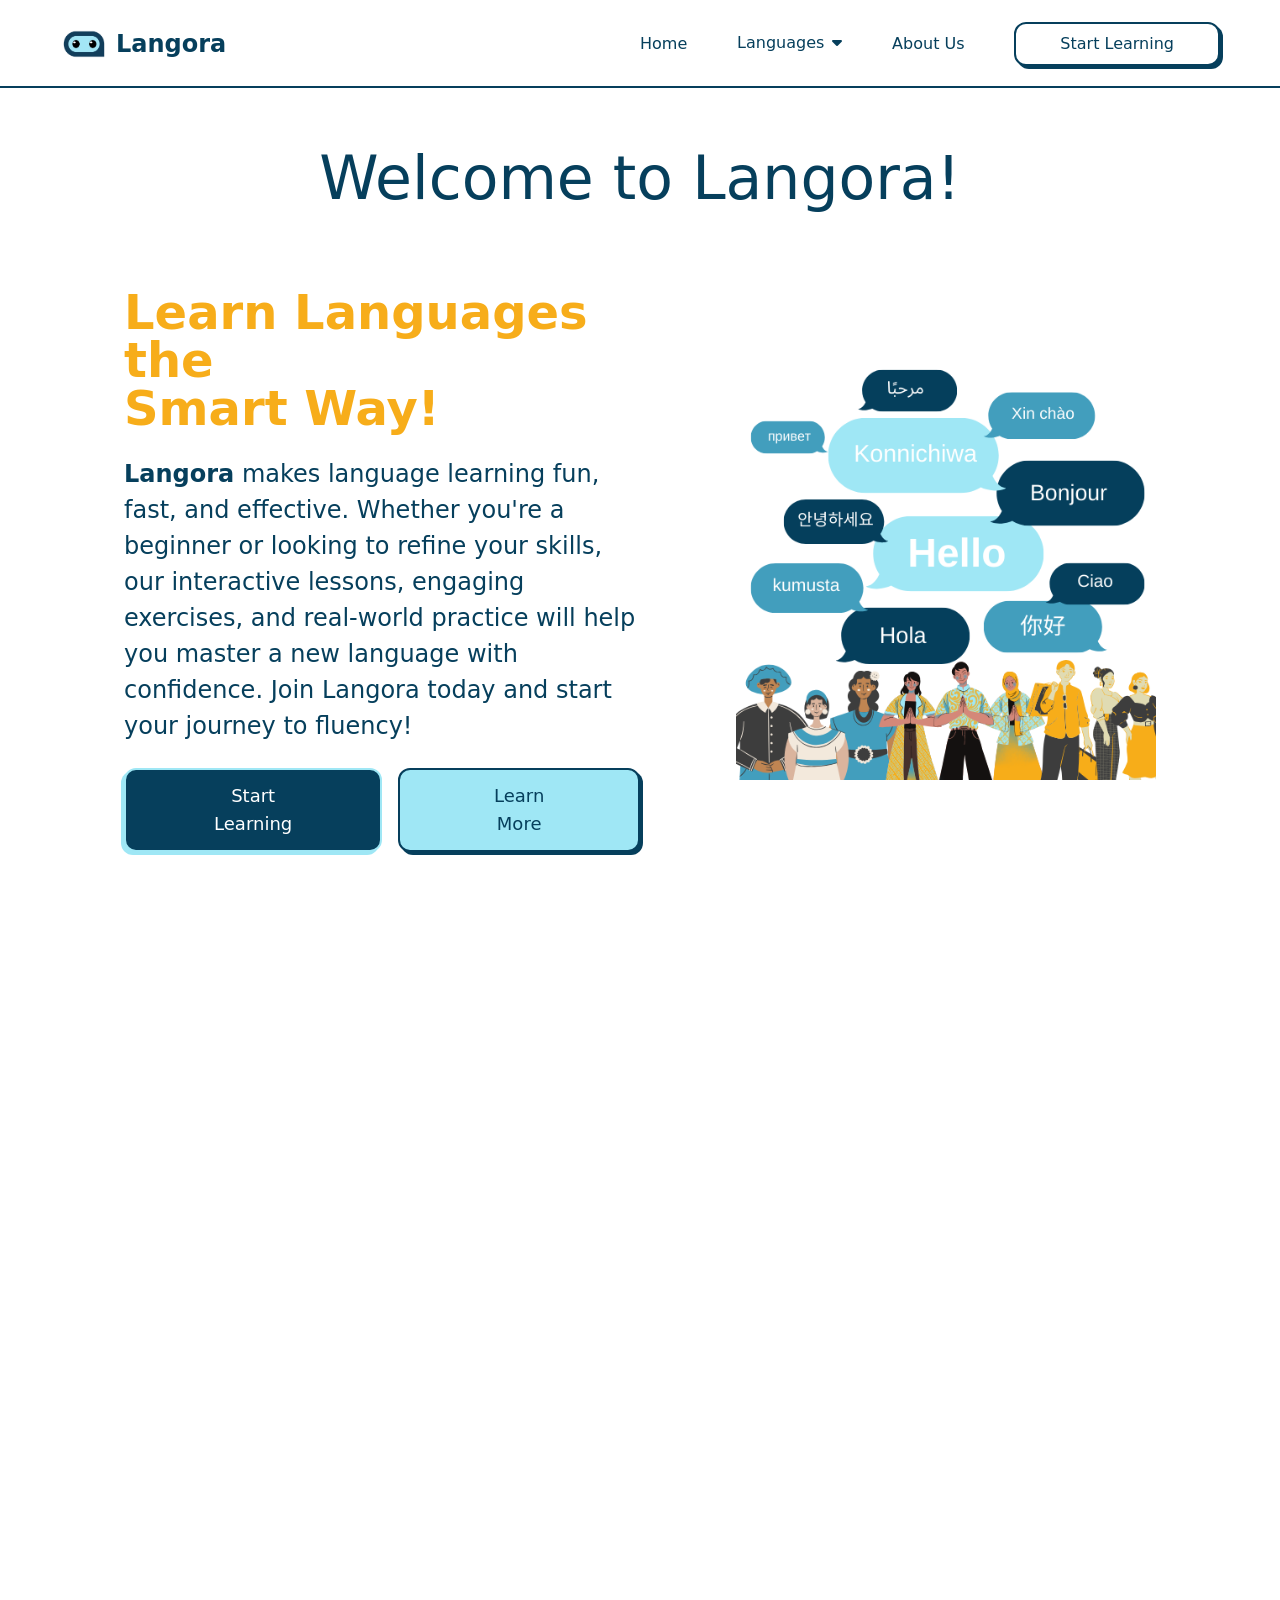
==== index.html @ b484f1c1 "feat: add hover dropdown for "Languages" nav Implemented a hover effect on the "Languages" header na" ====
<!DOCTYPE html>
<html>
<head>
    <meta charset="UTF-8">
    <meta name="viewport" content="width=device-width, initial-scale=1.0">
    <link href="./src/output.css" rel="stylesheet">
    <link rel="stylesheet" href="./assets/css/style.css">
    <link rel="preconnect" href="https://fonts.googleapis.com">
    <link rel="preconnect" href="https://fonts.gstatic.com" crossorigin>
    <link href="https://fonts.googleapis.com/css2?family=Poppins:ital,wght@0,100;0,200;0,300;0,400;0,500;0,600;0,700;0,800;0,900;1,100;1,200;1,300;1,400;1,500;1,600;1,700;1,800;1,900&display=swap" rel="stylesheet">
    <link rel="stylesheet" href="https://cdnjs.cloudflare.com/ajax/libs/font-awesome/6.0.0/css/all.min.css">
    <title>Langora</title>
</head>

<body class="flex flex-col h-screen lg:min-h-screen xl:min-h-screen lg:overflow-visible xl:overflow-visible">

    <!-- Header pc/laptop  -->
    <header class="bg-white header-div-pc-laptop fixed top-0 w-full flex flex-col justify-between xl:px-15 xl:py-5 lg:px-12 lg:py-3 px-10 py-3 xl:gap-0 lg:gap-0 md:gap-4 gap-3 text-primary">

        <div class="flex text-md">
            <div class="flex  items-center w-1/2 gap-2">
                <img class="xl:h-12 xl:w-12 lg:h-11 lg:w-11 md:h-10 md:w-10 h-9 w-9 " src="./assets/img/logo-app-rmv.png" alt="">
                <h1 class="xl:text-2xl text-xl font-bold">Langora</h1>
            </div>

            <nav class="flex xl:justify-end lg:justify-end  w-1/2">
                <ul class="flex w-full xl:justify-between xl:items-center lg:justify-between lg:items-center justify-end ">
                    <a class="xl:block lg:block hidden hover:text-third transition duration-200" href="">Home</a>
                    <div class="relative group">
                        <a href="#" class="xl:block lg:block hidden border-b-2 border-transparent hover:text-third transition duration-200">Languages<i class="fa-solid fa-caret-down ml-2"></i></a>
                        <!-- Dropdown Menu -->
                        <div class="absolute z-10 overflow-y-auto bg-white left-[-60px] mt-1 w-48 h-48 shadow-md rounded-md opacity-0 invisible group-hover:opacity-100 group-hover:visible transition-all duration-300">
                            <a href="#" class="block px-4 py-2 hover:bg-gray-100">Spanish</a>
                            <a href="#" class="block px-4 py-2 hover:bg-gray-100">French</a>
                            <a href="#" class="block px-4 py-2 hover:bg-gray-100">German</a>
                            <a href="#" class="block px-4 py-2 hover:bg-gray-100">Japanese</a>
                            <a href="#" class="block px-4 py-2 hover:bg-gray-100">Mandarin</a>
                            <a href="#" class="block px-4 py-2 hover:bg-gray-100">Korean</a>
                            <a href="#" class="block px-4 py-2 hover:bg-gray-100">English</a>
                            <a href="#" class="block px-4 py-2 hover:bg-gray-100">Tagalog</a>
                            <a href="#" class="block px-4 py-2 hover:bg-gray-100">Portugese</a>
                        </div>
                    </div>
                    <a class="xl:block lg:block hidden hover:text-third transition duration-200" href="./pages/page2/index.html">About Us</a>
                    <button class="bg-white xl:px-11 xl:py-2 lg:px-9 lg:py-1 md:px-6 py-1 px-4 border-2 rounded-xl border-primary shadow-[3px_3px_0px_0px_#063f5c] active:shadow-none ">
                        Start Learning
                    </button>
                </ul>
            </nav>
        </div>

        <div class="absolute bottom-0 left-0 w-full h-1 border-b-2 border-primary"></div>

        <nav class="xl:hidden lg:hidden">
            <ul class="flex w-full justify-evenly items-center text-primary ">
                <a class="hover:text-fourth" href="">Home</a>
                <div class="relative group">
                    <a href="#" class="border-b-2 border-transparent hover:text-fourth transition duration-200">Languages</a>
                    <!-- Dropdown Menu -->
                    <div class="absolute z-10 bg-white left-0 mt-2 w-48 shadow-md rounded-md opacity-0 invisible group-hover:opacity-100 group-hover:visible transition-all duration-300">
                        <a href="#" class="block px-4 py-2 hover:bg-gray-100">Spanish</a>
                        <a href="#" class="block px-4 py-2 hover:bg-gray-100">French</a>
                        <a href="#" class="block px-4 py-2 hover:bg-gray-100">German</a>
                        <a href="#" class="block px-4 py-2 hover:bg-gray-100">Japanese</a>
                    </div>
                </div>
                <a class="hover:text-fourth" href="./pages/page2/index.html">About Us</a>
            </ul>
        </nav>
    </header>

        <!-- Main Content desktop/laptop -->
    <main class="main-desk-lap flex-col grid xl:px-15 xl:py-5 px-9 py-3 w-full xl:mt-32 lg:mt-24 mt-30 xl:gap-10 lg:gap-10 ">
        <h1 class=" text-center xl:text-6xl lg:text-5xl text-3xl font-medium text-primary">Welcome to <span>Langora</span>!</h1>

        <div class=" grid mt-10 xl:grid-cols-[1fr_1fr] lg:grid-cols-[1fr_1fr]
        md:grid-cols-[1fr_1fr] items-center xl:mx-16 lg:mx-8">


            <div class="grid xl:gap-6 lg:gap-6 md:gap-6 gap-3 max-w-2xl">
                <h1 class="xl:text-5xl lg:text-4xl md:text-2xl text-xl font-bold text-secondary">Learn Languages the <br class="xl:block lg:block md:block hidden">Smart Way!</h1>
                <h3 class="xl:text-2xl lg:text-lg md:text-base text-sm text-primary xl:leading-9 lg:leading-8">
                     <span class="font-bold">Langora</span> makes language learning fun, fast, and effective. Whether you're a beginner or looking to refine your skills, our interactive lessons, engaging exercises, and real-world practice will help you master a new language with confidence. Join Langora today and start your journey to fluency!
                </h3>
                <div class="xl:flex lg:flex md:flex hidden w-full justify-between gap-4">
                    <button class="xl:px-22 xl:py-3 lg:px-15 lg:py-2 px-10 py-2 bg-primary border-2 border-fourth rounded-xl shadow-[-3px_3px_0px_0px_var(--color-fourth)] xl:text-lg lg:text-base text-sm text-white
                    ">Start Learning</button>
                    <button class="xl:px-22 xl:py-3 lg:px-15 lg:py-3 px-10 py-2 bg-fourth border-2 border-primary rounded-xl shadow-[3px_3px_0px_0px_var(--color-primary)] xl:text-lg lg:text-base text-sm text-primary">Learn More</button>
                </div>
            </div>

            <div class="xl:hidden lg:hidden md:hidden flex h-full justify-between mt-10">
                <div class="flex flex-col justify-center gap-4">
                    <button class="px-7 py-4 bg-primary border-2 border-fourth rounded-md shadow-[-3px_3px_0px_0px_var(--color-fourth)]  text-sm text-white
                    ">Start Learning</button>
                    <button class="px-7 py-4 bg-fourth border-2 border-primary rounded-md shadow-[3px_3px_0px_0px_var(--color-primary)]  text-sm text-primary">Learn More</button>
                </div>

                <div id="img-bg" class=" h-full">
                    <img src="./assets/img/img-hello.png" alt="Learn" class=" w-[170px] ">
                </div>

            </div>

            <div id="img-bg" class="xl:flex lg:flex md:flex hidden justify-end items-center h-full ">
                <img src="./assets/img/img-hello.png" alt="Learn" class="xl:w-[420px] lg:w-[370px] md:w-[300px] ">
            </div>
        </div>

        <div class="grid gap-6 xl:mt-32 lg:mt-32 mt-25">
            <h1 class="xl:text-5xl lg:text-4xl md:text-3xl text-2xl text-center text-secondary font-medium ">Why choose
                <span class="font-logo">Langora</span>? </h1>
            <div class="flex justify-center items-center text-primary xl:text-3xl text-2xl text-center">
                <p class="xl:w-3/6 lg:w-3/6 md:w-4/6  xl:text-2xl lg:text-xl md:text-base text-sm">At <span class="font-bold">Langora</span>, we believe that learning a new language should be fun, engaging, and effective. Our platform combines interactive lessons, AI-powered exercises, and real-world practice to help you master a language quickly and confidently.</p>
            </div>
            <div class=" xl:mt-5 lg:mt-5 md:mt-2 grid grid-cols-2 xl:gap-2 lg:gap-2 md:gap-2 gap-y-5 w-full justify-items-center text-center md:grid-cols-4 lg:grid-cols-4 xl:grid-cols-4">
                <p class="interactive-p bg-fourth text-xs md:text-base lg:text-base xl:text-xl px-8 py-4 md:px-10 md:py-4 lg:px-14 lg:py-8 xl:px-18 xl:py-10 rounded-xl border-2 border-primary">
                    Interactive<br>Lessons
                </p>
                <p class="gamified-p bg-fourth text-xs md:text-base lg:text-base xl:text-xl px-8 py-4 md:px-10 md:py-4 lg:px-14 lg:py-8 xl:px-18 xl:py-10 rounded-xl border-2 border-primary">
                    Gamified<br>Learning
                </p>
                <p class="ai-p bg-fourth text-xs md:text-base lg:text-base xl:text-xl px-8 py-4 md:px-10 md:py-4 lg:px-14 lg:py-8 xl:px-18 xl:py-10 rounded-xl border-2 border-primary">
                    Ai-Powered<br>Practice
                </p>
                <p class="anytime-p bg-fourth text-xs md:text-base lg:text-base xl:text-xl px-8 py-4 md:px-10 md:py-4 lg:px-14 lg:py-8 xl:px-18 xl:py-10 rounded-xl border-2 border-primary">
                    Anytime,<br>Anywhere
                </p>
            </div>

        </div>

        <div class="flex flex-col xl:gap-11 lg:gap-11 md:gap-11 gap-3 mt-32 w-full justify-center items-center">
            <h1 class="bg-primary text-white font-bold border-2 shadow-[-5px_5px_0px_0px_rgba(6,63,92,1)] border-fourth rounded-xl xl:px-36 xl:py-7 lg:px-28 lg:py-6 xl:text-4xl lg:text-3xl md:text-2xl text-xl md:px-24 md:py-4 px-14 py-2.5 text-center">Learners
                <span class="">Feedback</span></h1>

            <div class="flex xl:flex-row lg:flex-row md:flex-row flex-col w-full p-4 xl:justify-evenly lg:justify-evenly md:gap-5 gap-4">

                <div class="flex flex-col xl:gap-3 lg:gap-3 gap-1 h-fit xl:w-2/8 lg:w-60 md:w-fit text-primary shadow-2xl xl:p-6 p-4 rounded-2xl shadow-blue-500/20  w-10/12 self-center">
                    <p class="text-primary xl:text-2xl lg:text-lg md:text-base text-sm">"Langora has completely changed how I learn languages! The interactive lessons and AI feedback help me improve daily, and the community feature lets me practice with real people. It’s more than just an app—it’s a global learning experience!"</p>
                    <p class="text-primary font-semibold xl:text-2xl lg:text-lg md:text-base text-sm ">- Emily</p>
                    <div class=" text-yellow-500 xl:text-xl text-base">
                        <i class="xl:text-2xl lg:text-lg md:text-base text-sm fa-solid fa-star"></i>
                        <i class="xl:text-2xl lg:text-lg md:text-base text-sm fa-solid fa-star"></i>
                        <i class="xl:text-2xl lg:text-lg md:text-base text-sm fa-solid fa-star"></i>
                        <i class="xl:text-2xl lg:text-lg md:text-base text-sm fa-solid fa-star"></i>
                        <i class="xl:text-2xl lg:text-lg md:text-base text-sm fa-solid fa-star"></i>
                    </div>
                </div>

                <div class="flex flex-col xl:gap-3 lg:gap-3 gap-1 h-fit xl:w-2/8 lg:w-60 md:w-fit text-primary shadow-2xl xl:p-6 p-4 rounded-2xl shadow-blue-500/20  w-10/12 self-center">
                    <p class="text-primary xl:text-2xl lg:text-lg md:text-base text-sm">"I’ve tried many language apps, but Langora is by far the best. The gamified lessons make learning fun, and the ability to practice with native speakers is a game-changer. I’m finally confident in my French conversations!"</p>
                    <p class="text-primary font-semibold xl:text-2xl lg:text-lg md:text-base text-sm">- Lebron James</p>
                    <div class=" text-yellow-500 xl:text-xl lg:text-lg md:text-base text-sm">
                        <i class="xl:text-2xl lg:text-lg md:text-base text-sm fa-solid fa-star"></i>
                        <i class="xl:text-2xl lg:text-lg md:text-base text-sm fa-solid fa-star"></i>
                        <i class="xl:text-2xl lg:text-lg md:text-base text-sm fa-solid fa-star"></i>
                        <i class="xl:text-2xl lg:text-lg md:text-base text-sm fa-solid fa-star"></i>
                        <i class="xl:text-2xl lg:text-lg md:text-base text-sm fa-solid fa-star"></i>
                    </div>
                </div>

                <div class="flex flex-col xl:gap-3 lg:gap-3 gap-1 h-fit xl:w-2/8 lg:w-60 md:w-fit text-primary shadow-2xl xl:p-6 p-4 rounded-2xl shadow-blue-500/20  w-10/12 self-center">
                    <p class="text-primary xl:text-2xl lg:text-lg md:text-base text-sm">"Langora makes learning so easy and flexible! The bite-sized lessons fit into my busy schedule, and the AI-powered pronunciation guide has been super helpful. I’ve made real progress in Japanese, and I love it!"</p>
                    <p class="text-primary font-semibold xl:text-2xl lg:text-lg md:text-base text-sm ">- Sofia the First</p>
                    <div class=" text-yellow-500 xl:text-xl text-base">
                        <i class="xl:text-2xl lg:text-lg md:text-base text-sm fa-solid fa-star"></i>
                        <i class="xl:text-2xl lg:text-lg md:text-base text-sm fa-solid fa-star"></i>
                        <i class="xl:text-2xl lg:text-lg md:text-base text-sm fa-solid fa-star"></i>
                        <i class="xl:text-2xl lg:text-lg md:text-base text-sm fa-solid fa-star"></i>
                        <i class="xl:text-2xl lg:text-lg md:text-base text-sm fa-solid fa-star"></i>
                    </div>
                </div>

            </div>

        </div>

    </main>


    <footer class="footer-desk-lap  w-full border-t-2 border-primary xl:px-15 xl:py-12 lg:px-12 lg:py-10  px-10 py-8 mt-30 xl:flex-row lg:flex-row md:flex-row flex-col">
        <div class=" xl:w-[40%] lg:w-[40%] md:w-[40%] w-full text-primary flex xl:flex-col lg:flex-col md:flex-col gap-2  ">

            <div class="flex items-center gap-2">
                <img class="xl:h-12 xl:w-12 h-9 w-9" src="./assets/img/logo-app-rmv.png" alt="">
                <h1 class="xl:text-2xl text-2xl font-bold">Langora</h1>
            </div>



            <!--hidden type shit-->
            <div class="xl:hidden lg:hidden md:hidden flex  flex-col pl-16 gap-1">
                <div class="flex text-xl gap-3 w-fit">
                    <a href="" class=""><i class="fa-brands fa-facebook "></i></a>
                    <a href="" class=""><i class="fa-brands fa-instagram "></i></a>
                    <a href="" class=""><i class="fa-solid fa-envelope "></i></a>
                </div>
                <div class=" text-sm font-medium">
                    <p class="">All rights reserved.</p>
                </div>
            </div>



            <div class="xl:block lg:block md:block hidden xl:text-3xl lg:text-2xl text-xl gap-3 w-fit pl-1">
                <a href="" class=""><i class="fa-brands fa-facebook "></i></a>
                <a href="" class=""><i class="fa-brands fa-instagram "></i></a>
                <a href="" class=""><i class="fa-solid fa-envelope "></i></a>
            </div>
            <div class="xl:block lg:block md:block hidden  xl:text-sm text-xs font-medium pl-1">
                <p class="xl:text-lg lg:text-lg md:text-sm ">© 2025 Langora. All rights reserved.</p>
            </div>
        </div>

        <div class="xl:w-[60%] lg:w-[60%] md:w-[60%] w-full xl:mt-0 lg:mt-0 md:mt-0 mt-10 flex justify-evenly gap-6 pt-3 ">
            <div class=" xl:text-lg lg:text-base md:text-sm text-primary flex flex-col gap-2">
                <h2 class="font-semibold">Terms & Policies</h2>
                <a href=""><p class="xl:text-base text-sm">Privacy</p></a>
                <a href=""><p class="xl:text-base text-sm">Terms & Condition</p></a>
            </div>

            <div class=" xl:text-lg lg:text-base md:text-sm text-primary flex flex-col gap-2">
                <h2 class="font-semibold">Learn With Us</h2>
                <a href=""><p class="xl:text-base text-sm">Languages Offered</p></a>
                <a href=""><p class="xl:text-base text-sm">Community Forum</p></a>
                <a href=""><p class="xl:text-base text-sm">Mobile App</p></a>
            </div>

            <div class=" xl:text-lg lg:text-base md:text-sm text-primary flex flex-col gap-2">
                <h2 class="font-semibold">Support</h2>
                <a href=""><p class="xl:text-base text-sm">Help Center</p></a>
                <a href=""><p class="xl:text-base text-sm">Refund Policy</p></a>
                <a href=""><p class="xl:text-base text-sm">FAQs</p></a>
            </div>
        </div>

    </footer>



</body>
</html>
---- assets/css/style.css ----
@import url(../../src/output.css);
@import url(../../src/input.css);

html,
body {
    overflow-x: hidden;
    max-width: 100vw;

}

/*  {
    outline: 1px solid green
} */


.header-div-phone-tablet{
    display: flex;
}
.welcome-lang {
    display: none;
}

.icons-size {
    font-size: var(--text-xl);
}

.main-desk-lap {
    display: flex;
}
.footer-desk-lap{
    display: flex;
}

.interactive-p {
    border-radius: var(--radius-xl);
    box-shadow: -5px 5px 0px 0px var(--color-primary);
    color: var(--color-primary);
}

.gamified-p {
    border-radius: var(--radius-xl);
    box-shadow: 5px 5px 0px 0px var(--color-primary);
    color: var(--color-primary);
}
.ai-p{
    border-radius: var(--radius-xl);
    box-shadow: -5px 5px 0px 0px var(--color-primary);
    color: var(--color-primary);
}

.anytime-p {
    border-radius: var(--radius-xl);
    box-shadow: 5px 5px 0px 0px var(--color-primary);
    color: var(--color-primary);
}




@media (min-width: 640px) { /* sm pero di need */

}

@media (min-width: 768px) { /* md */
    .interactive-p {
        border-radius: var(--radius-xl);
        box-shadow: -5px 5px 0px 0px var(--color-primary);
    }

    .gamified-p {
        border-radius: var(--radius-xl);
        box-shadow: -5px 5px 0px 0px var(--color-primary);
    }
    .ai-p{
        border-radius: var(--radius-xl);
        box-shadow: 5px 5px 0px 0px var(--color-primary);
    }

    .anytime-p {
        border-radius: var(--radius-xl);
        box-shadow: 5px 5px 0px 0px var(--color-primary);
    }

}

@media (min-width: 1024px) { /* lg */
    .interactive-p {
        border-radius: var(--radius-xl);
        box-shadow: -5px 5px 0px 0px var(--color-primary);
    }

    .gamified-p {
        border-radius: var(--radius-xl);
        box-shadow: -5px 5px 0px 0px var(--color-primary);
    }
    .ai-p{
        border-radius: var(--radius-xl);
        box-shadow: 5px 5px 0px 0px var(--color-primary);
    }

    .anytime-p {
        border-radius: var(--radius-xl);
        box-shadow: 5px 5px 0px 0px var(--color-primary);
    }
}

@media (min-width: 1280px) { /* xl */

    .interactive-p {
        border-radius: var(--radius-xl);
        box-shadow: -5px 5px 0px 0px var(--color-primary);
    }

    .gamified-p {
        border-radius: var(--radius-xl);
        box-shadow: -5px 5px 0px 0px var(--color-primary);
    }
    .ai-p{
        border-radius: var(--radius-xl);
        box-shadow: 5px 5px 0px 0px var(--color-primary);
    }

    .anytime-p {
        border-radius: var(--radius-xl);
        box-shadow: 5px 5px 0px 0px var(--color-primary);
    }

}
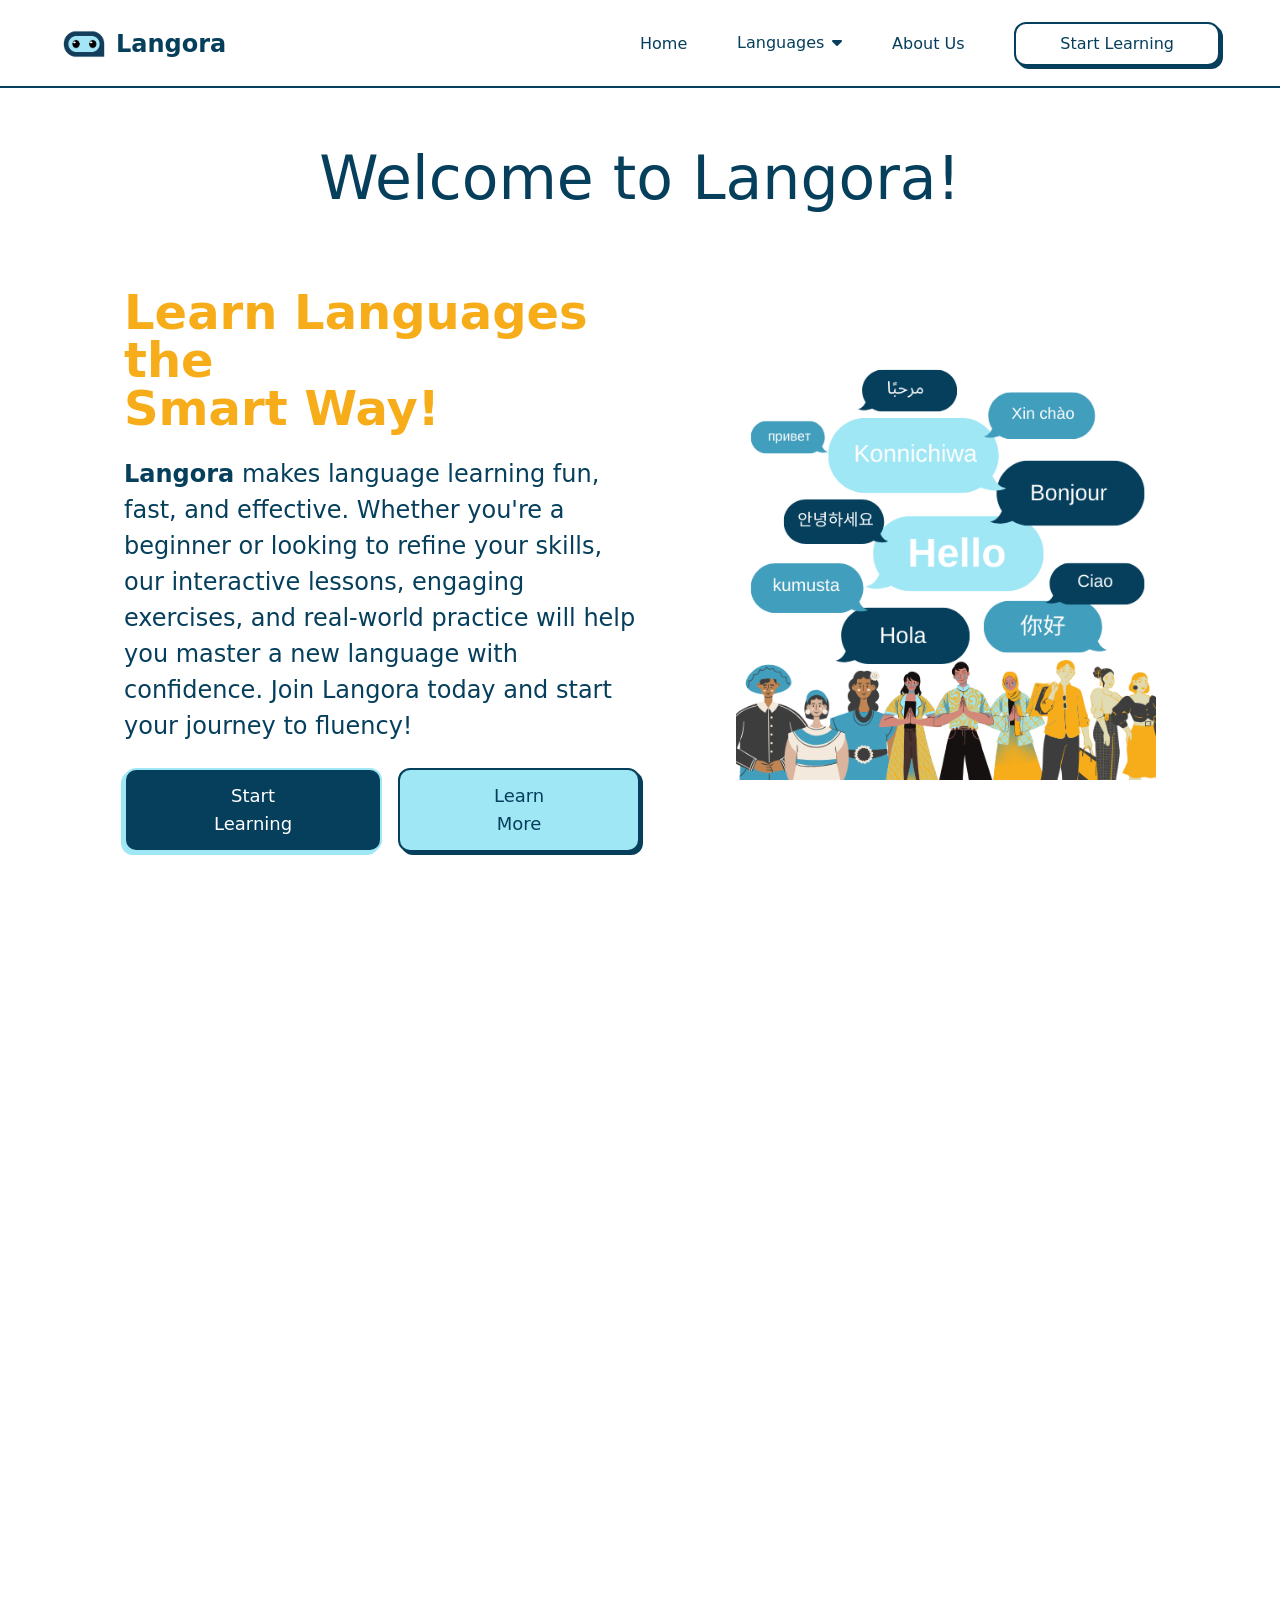
==== commit 82b2d86f: "feat(ui): add responsive login and signup pages Implemented the login and signup pages with full res" ====
--- a/index.html
+++ b/index.html
@@ -10,25 +10,23 @@
     <link href="https://fonts.googleapis.com/css2?family=Poppins:ital,wght@0,100;0,200;0,300;0,400;0,500;0,600;0,700;0,800;0,900;1,100;1,200;1,300;1,400;1,500;1,600;1,700;1,800;1,900&display=swap" rel="stylesheet">
     <link rel="stylesheet" href="https://cdnjs.cloudflare.com/ajax/libs/font-awesome/6.0.0/css/all.min.css">
     <title>Langora</title>
+    <link rel="icon" type="image/png" href="./assets/img/logo-app-rmv.png">
 </head>
 
 <body class="flex flex-col h-screen lg:min-h-screen xl:min-h-screen lg:overflow-visible xl:overflow-visible">
 
     <!-- Header pc/laptop  -->
     <header class="bg-white header-div-pc-laptop fixed top-0 w-full flex flex-col justify-between xl:px-15 xl:py-5 lg:px-12 lg:py-3 px-10 py-3 xl:gap-0 lg:gap-0 md:gap-4 gap-3 text-primary">
-
         <div class="flex text-md">
-            <div class="flex  items-center w-1/2 gap-2">
-                <img class="xl:h-12 xl:w-12 lg:h-11 lg:w-11 md:h-10 md:w-10 h-9 w-9 " src="./assets/img/logo-app-rmv.png" alt="">
+            <div class="flex items-center w-1/2 gap-2">
+                <img class="xl:h-12 xl:w-12 lg:h-11 lg:w-11 md:h-10 md:w-10 h-9 w-9" src="./assets/img/logo-app-rmv.png" alt="Logo">
                 <h1 class="xl:text-2xl text-xl font-bold">Langora</h1>
             </div>
-
-            <nav class="flex xl:justify-end lg:justify-end  w-1/2">
-                <ul class="flex w-full xl:justify-between xl:items-center lg:justify-between lg:items-center justify-end ">
-                    <a class="xl:block lg:block hidden hover:text-third transition duration-200" href="">Home</a>
+            <nav class="flex xl:justify-end lg:justify-end w-1/2">
+                <ul class="flex w-full xl:justify-between xl:items-center lg:justify-between lg:items-center justify-end">
+                    <a class="xl:block lg:block hidden hover:text-third transition duration-200" href="#">Home</a>
                     <div class="relative group">
                         <a href="#" class="xl:block lg:block hidden border-b-2 border-transparent hover:text-third transition duration-200">Languages<i class="fa-solid fa-caret-down ml-2"></i></a>
-                        <!-- Dropdown Menu -->
                         <div class="absolute z-10 overflow-y-auto bg-white left-[-60px] mt-1 w-48 h-48 shadow-md rounded-md opacity-0 invisible group-hover:opacity-100 group-hover:visible transition-all duration-300">
                             <a href="#" class="block px-4 py-2 hover:bg-gray-100">Spanish</a>
                             <a href="#" class="block px-4 py-2 hover:bg-gray-100">French</a>
@@ -41,30 +39,35 @@
                             <a href="#" class="block px-4 py-2 hover:bg-gray-100">Portugese</a>
                         </div>
                     </div>
-                    <a class="xl:block lg:block hidden hover:text-third transition duration-200" href="./pages/page2/index.html">About Us</a>
-                    <button class="bg-white xl:px-11 xl:py-2 lg:px-9 lg:py-1 md:px-6 py-1 px-4 border-2 rounded-xl border-primary shadow-[3px_3px_0px_0px_#063f5c] active:shadow-none ">
+                    <a class="xl:block lg:block hidden hover:text-third transition duration-200" href="./pages/about-us-page/index.html">About Us</a>
+
+                    <!--LOGIN PAGE HREF-->
+                    <a href="./pages/login-page/index.html"><button class="bg-white xl:px-11 xl:py-2 lg:px-9 lg:py-1 md:px-6 py-1 px-4 border-2 rounded-xl border-primary shadow-[3px_3px_0px_0px_#063f5c] active:shadow-none">
                         Start Learning
-                    </button>
+                    </button></a>
                 </ul>
+
             </nav>
         </div>
-
         <div class="absolute bottom-0 left-0 w-full h-1 border-b-2 border-primary"></div>
-
         <nav class="xl:hidden lg:hidden">
-            <ul class="flex w-full justify-evenly items-center text-primary ">
-                <a class="hover:text-fourth" href="">Home</a>
-                <div class="relative group">
-                    <a href="#" class="border-b-2 border-transparent hover:text-fourth transition duration-200">Languages</a>
-                    <!-- Dropdown Menu -->
-                    <div class="absolute z-10 bg-white left-0 mt-2 w-48 shadow-md rounded-md opacity-0 invisible group-hover:opacity-100 group-hover:visible transition-all duration-300">
+            <ul class="flex w-full justify-evenly items-center text-primary">
+                <a class="hover:text-fourth" href="#">Home</a>
+                <div class="relative">
+                    <a href="#" class="language-toggle border-b-2 border-transparent hover:text-fourth transition duration-200 ">Languages</a>
+                    <div class="absolute z-10  -left-4 mt-2 w-48 max-h-48 shadow-md rounded-md overflow-y-auto hidden bg-white">
                         <a href="#" class="block px-4 py-2 hover:bg-gray-100">Spanish</a>
                         <a href="#" class="block px-4 py-2 hover:bg-gray-100">French</a>
                         <a href="#" class="block px-4 py-2 hover:bg-gray-100">German</a>
                         <a href="#" class="block px-4 py-2 hover:bg-gray-100">Japanese</a>
-                    </div>
-                </div>
-                <a class="hover:text-fourth" href="./pages/page2/index.html">About Us</a>
+                        <a href="#" class="block px-4 py-2 hover:bg-gray-100">Mandarin</a>
+                        <a href="#" class="block px-4 py-2 hover:bg-gray-100">Korean</a>
+                        <a href="#" class="block px-4 py-2 hover:bg-gray-100">English</a>
+                        <a href="#" class="block px-4 py-2 hover:bg-gray-100">Tagalog</a>
+                        <a href="#" class="block px-4 py-2 hover:bg-gray-100">Portuguese</a>
+                    </div>
+                </div>
+                <a class="hover:text-fourth" href="./pages/about-us-page/index.html">About Us</a>
             </ul>
         </nav>
     </header>
@@ -83,14 +86,19 @@
                      <span class="font-bold">Langora</span> makes language learning fun, fast, and effective. Whether you're a beginner or looking to refine your skills, our interactive lessons, engaging exercises, and real-world practice will help you master a new language with confidence. Join Langora today and start your journey to fluency!
                 </h3>
                 <div class="xl:flex lg:flex md:flex hidden w-full justify-between gap-4">
-                    <button class="xl:px-22 xl:py-3 lg:px-15 lg:py-2 px-10 py-2 bg-primary border-2 border-fourth rounded-xl shadow-[-3px_3px_0px_0px_var(--color-fourth)] xl:text-lg lg:text-base text-sm text-white
-                    ">Start Learning</button>
-                    <button class="xl:px-22 xl:py-3 lg:px-15 lg:py-3 px-10 py-2 bg-fourth border-2 border-primary rounded-xl shadow-[3px_3px_0px_0px_var(--color-primary)] xl:text-lg lg:text-base text-sm text-primary">Learn More</button>
+
+                                        <!--LOGIN PAGE HREF-->
+                    <a href="./pages/login-page/index.html"><button class="xl:px-22 xl:py-3 lg:px-15 lg:py-2 px-10 py-2 bg-primary border-2 border-fourth rounded-xl shadow-[-3px_3px_0px_0px_var(--color-fourth)] xl:text-lg lg:text-base text-sm text-white active:shadow-none">Start Learning</button></a>
+
+                    <button class="xl:px-22 xl:py-3 lg:px-15 lg:py-3 px-10 py-2 bg-fourth border-2 border-primary rounded-xl shadow-[3px_3px_0px_0px_var(--color-primary)] xl:text-lg lg:text-base text-sm text-primary active:shadow-none">Learn More</button>
                 </div>
             </div>
 
             <div class="xl:hidden lg:hidden md:hidden flex h-full justify-between mt-10">
                 <div class="flex flex-col justify-center gap-4">
+
+                                        <!--LOGIN PAGE HREF-->
+
                     <button class="px-7 py-4 bg-primary border-2 border-fourth rounded-md shadow-[-3px_3px_0px_0px_var(--color-fourth)]  text-sm text-white
                     ">Start Learning</button>
                     <button class="px-7 py-4 bg-fourth border-2 border-primary rounded-md shadow-[3px_3px_0px_0px_var(--color-primary)]  text-sm text-primary">Learn More</button>
@@ -121,7 +129,7 @@
                     Gamified<br>Learning
                 </p>
                 <p class="ai-p bg-fourth text-xs md:text-base lg:text-base xl:text-xl px-8 py-4 md:px-10 md:py-4 lg:px-14 lg:py-8 xl:px-18 xl:py-10 rounded-xl border-2 border-primary">
-                    Ai-Powered<br>Practice
+                    Real-World<br>Conversations
                 </p>
                 <p class="anytime-p bg-fourth text-xs md:text-base lg:text-base xl:text-xl px-8 py-4 md:px-10 md:py-4 lg:px-14 lg:py-8 xl:px-18 xl:py-10 rounded-xl border-2 border-primary">
                     Anytime,<br>Anywhere
@@ -237,7 +245,7 @@
 
     </footer>
 
-
+    <script src="./assets/js/script.js"></script>
 
 </body>
 </html>
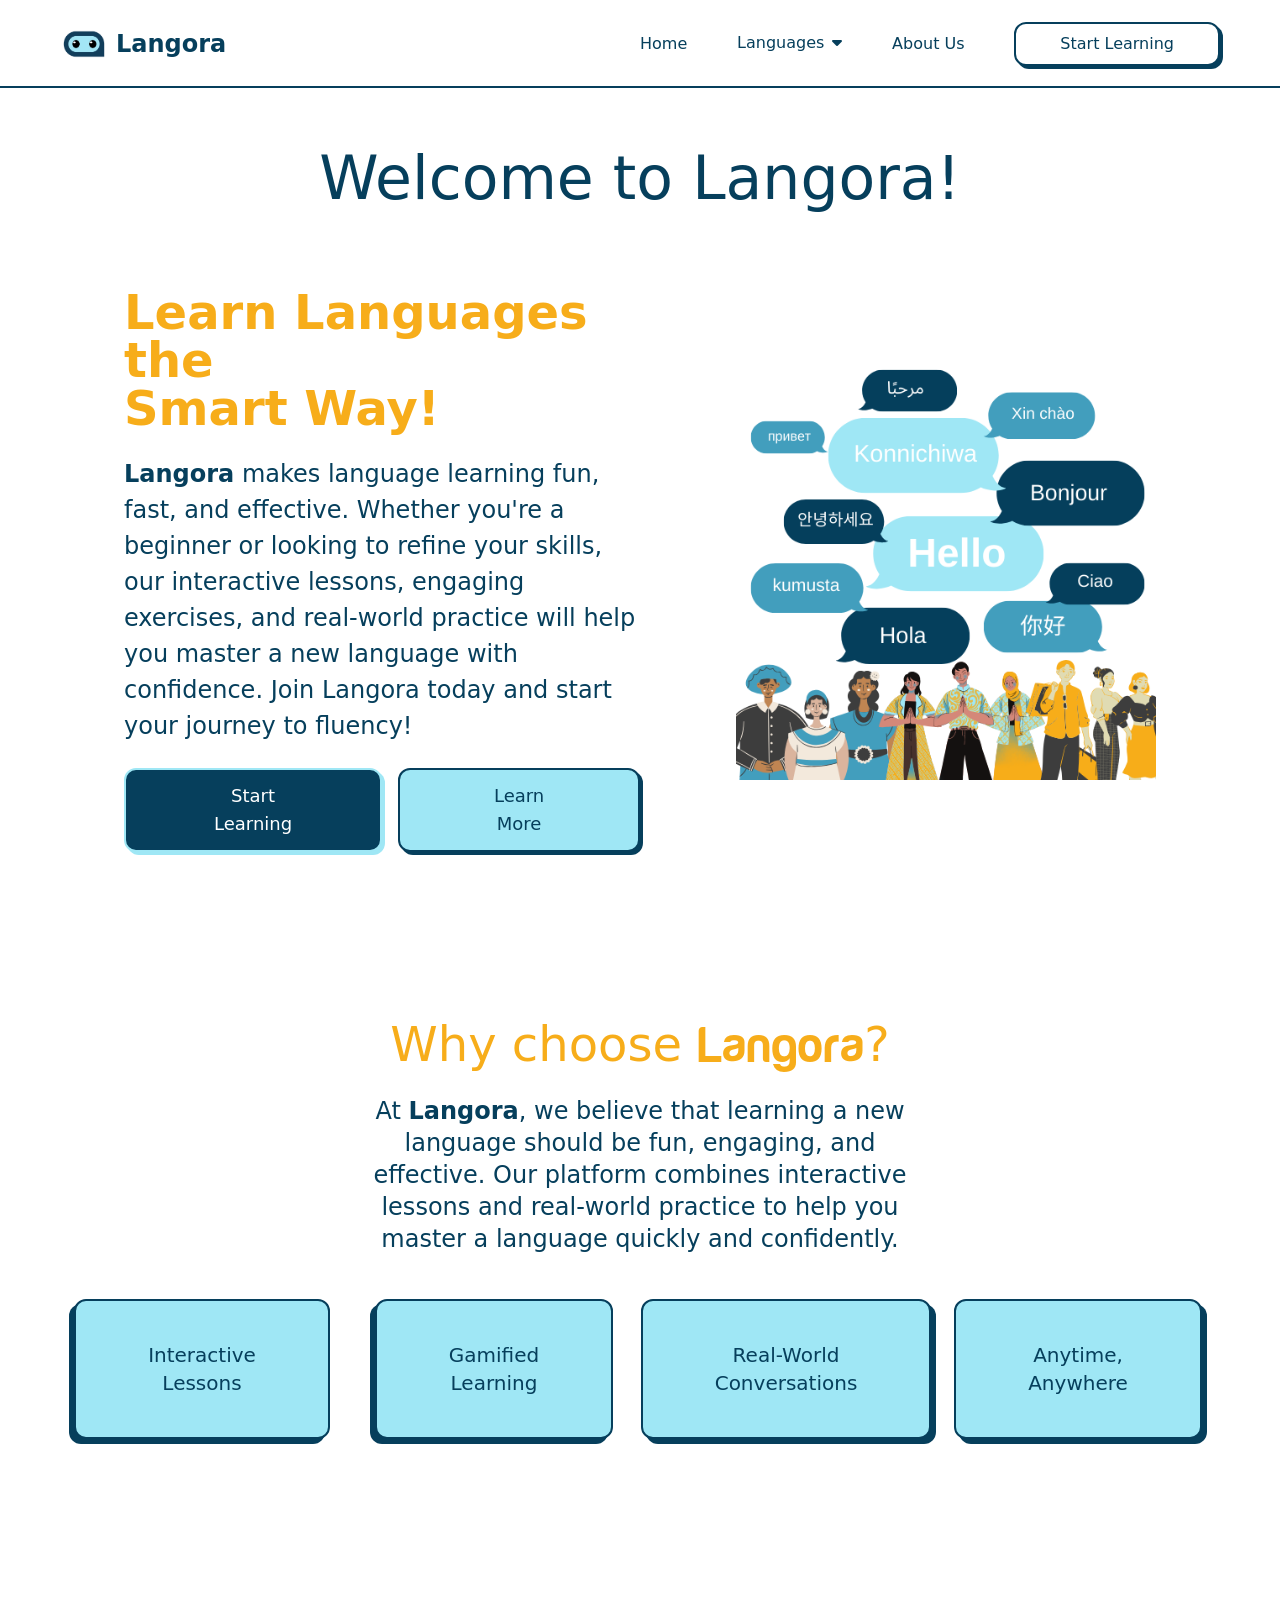
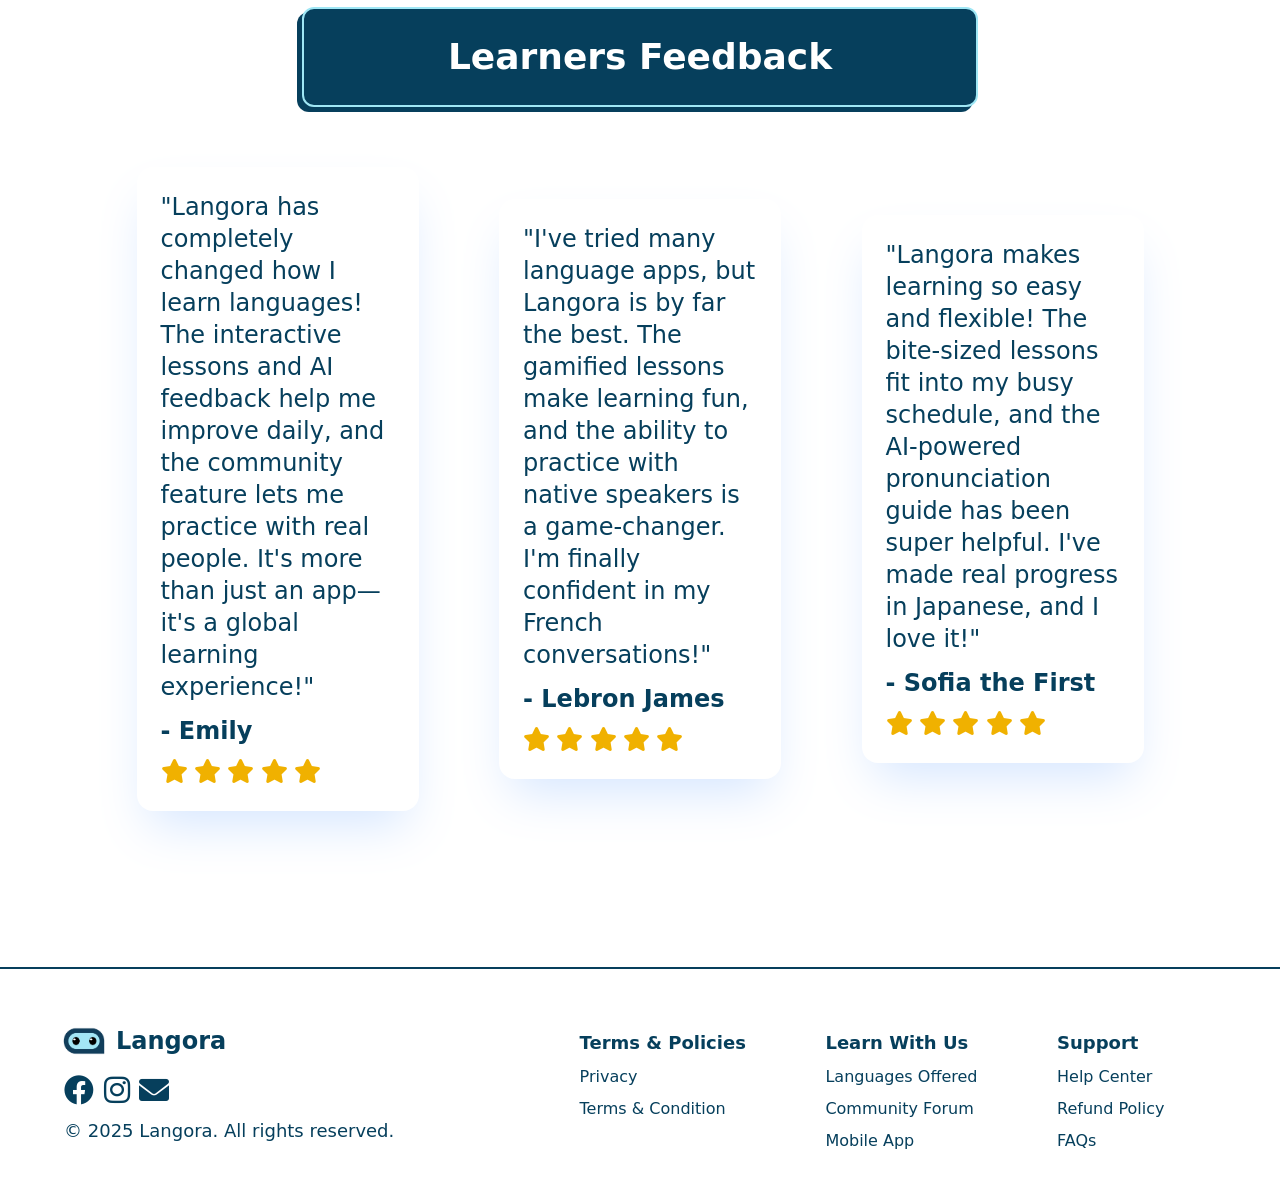
==== commit 7ae708fe: "feat: add hover effects & form validations Implemented hover effects across multiple pages to improv" ====
--- a/index.html
+++ b/index.html
@@ -42,7 +42,7 @@
                     <a class="xl:block lg:block hidden hover:text-third transition duration-200" href="./pages/about-us-page/index.html">About Us</a>
 
                     <!--LOGIN PAGE HREF-->
-                    <a href="./pages/login-page/index.html"><button class="bg-white xl:px-11 xl:py-2 lg:px-9 lg:py-1 md:px-6 py-1 px-4 border-2 rounded-xl border-primary shadow-[3px_3px_0px_0px_#063f5c] active:shadow-none">
+                    <a href="./pages/login-page/index.html"><button class="bg-white xl:px-11 xl:py-2 lg:px-9 lg:py-1 md:px-6 py-1 px-4 border-2 rounded-xl border-primary shadow-[3px_3px_0px_0px_#063f5c] active:shadow-none active:translate-x-[3px] active:translate-y-[3px] transition-all duration-100">
                         Start Learning
                     </button></a>
                 </ul>
@@ -68,6 +68,8 @@
                     </div>
                 </div>
                 <a class="hover:text-fourth" href="./pages/about-us-page/index.html">About Us</a>
+                <!--LOGIN PAGE HREF-->
+                <a href="./pages/login-page/index.html"><button class="bg-white px-4 py-1 border-2 rounded-xl border-primary shadow-[3px_3px_0px_0px_#063f5c] active:shadow-none active:translate-x-[3px] active:translate-y-[3px] transition-all duration-100">Start Learning</button></a>
             </ul>
         </nav>
     </header>
@@ -86,22 +88,18 @@
                      <span class="font-bold">Langora</span> makes language learning fun, fast, and effective. Whether you're a beginner or looking to refine your skills, our interactive lessons, engaging exercises, and real-world practice will help you master a new language with confidence. Join Langora today and start your journey to fluency!
                 </h3>
                 <div class="xl:flex lg:flex md:flex hidden w-full justify-between gap-4">
-
-                                        <!--LOGIN PAGE HREF-->
-                    <a href="./pages/login-page/index.html"><button class="xl:px-22 xl:py-3 lg:px-15 lg:py-2 px-10 py-2 bg-primary border-2 border-fourth rounded-xl shadow-[-3px_3px_0px_0px_var(--color-fourth)] xl:text-lg lg:text-base text-sm text-white active:shadow-none">Start Learning</button></a>
-
-                    <button class="xl:px-22 xl:py-3 lg:px-15 lg:py-3 px-10 py-2 bg-fourth border-2 border-primary rounded-xl shadow-[3px_3px_0px_0px_var(--color-primary)] xl:text-lg lg:text-base text-sm text-primary active:shadow-none">Learn More</button>
+                    <!--LOGIN PAGE HREF-->
+                    <a href="./pages/login-page/index.html"><button class="xl:px-22 xl:py-3 lg:px-15 lg:py-2 px-10 py-2 bg-primary border-2 border-fourth rounded-xl shadow-[3px_3px_0px_0px_var(--color-fourth)] xl:text-lg lg:text-base text-sm text-white active:shadow-none active:translate-x-[-3px] active:translate-y-[3px] transition-all duration-100">Start Learning</button></a>
+
+                    <button class="xl:px-22 xl:py-3 lg:px-15 lg:py-3 px-10 py-2 bg-fourth border-2 border-primary rounded-xl shadow-[3px_3px_0px_0px_var(--color-primary)] xl:text-lg lg:text-base text-sm text-primary active:shadow-none active:translate-x-[3px] active:translate-y-[3px] transition-all duration-100">Learn More</button>
                 </div>
             </div>
 
             <div class="xl:hidden lg:hidden md:hidden flex h-full justify-between mt-10">
                 <div class="flex flex-col justify-center gap-4">
-
-                                        <!--LOGIN PAGE HREF-->
-
-                    <button class="px-7 py-4 bg-primary border-2 border-fourth rounded-md shadow-[-3px_3px_0px_0px_var(--color-fourth)]  text-sm text-white
-                    ">Start Learning</button>
-                    <button class="px-7 py-4 bg-fourth border-2 border-primary rounded-md shadow-[3px_3px_0px_0px_var(--color-primary)]  text-sm text-primary">Learn More</button>
+                    <!--LOGIN PAGE HREF-->
+                    <a href="./pages/login-page/index.html"><button class="px-7 py-4 bg-primary border-2 border-fourth rounded-md shadow-[-3px_3px_0px_0px_var(--color-fourth)] text-sm text-white active:shadow-none active:translate-x-[-3px] active:translate-y-[3px] transition-all duration-100">Start Learning</button></a>
+                    <button class="px-7 py-4 bg-fourth border-2 border-primary rounded-md shadow-[3px_3px_0px_0px_var(--color-primary)] text-sm text-primary active:shadow-none active:translate-x-[3px] active:translate-y-[3px] transition-all duration-100">Learn More</button>
                 </div>
 
                 <div id="img-bg" class=" h-full">
@@ -119,7 +117,7 @@
             <h1 class="xl:text-5xl lg:text-4xl md:text-3xl text-2xl text-center text-secondary font-medium ">Why choose
                 <span class="font-logo">Langora</span>? </h1>
             <div class="flex justify-center items-center text-primary xl:text-3xl text-2xl text-center">
-                <p class="xl:w-3/6 lg:w-3/6 md:w-4/6  xl:text-2xl lg:text-xl md:text-base text-sm">At <span class="font-bold">Langora</span>, we believe that learning a new language should be fun, engaging, and effective. Our platform combines interactive lessons, AI-powered exercises, and real-world practice to help you master a language quickly and confidently.</p>
+                <p class="xl:w-3/6 lg:w-3/6 md:w-4/6  xl:text-2xl lg:text-xl md:text-base text-sm">At <span class="font-bold">Langora</span>, we believe that learning a new language should be fun, engaging, and effective. Our platform combines interactive lessons and real-world practice to help you master a language quickly and confidently.</p>
             </div>
             <div class=" xl:mt-5 lg:mt-5 md:mt-2 grid grid-cols-2 xl:gap-2 lg:gap-2 md:gap-2 gap-y-5 w-full justify-items-center text-center md:grid-cols-4 lg:grid-cols-4 xl:grid-cols-4">
                 <p class="interactive-p bg-fourth text-xs md:text-base lg:text-base xl:text-xl px-8 py-4 md:px-10 md:py-4 lg:px-14 lg:py-8 xl:px-18 xl:py-10 rounded-xl border-2 border-primary">
@@ -145,7 +143,7 @@
             <div class="flex xl:flex-row lg:flex-row md:flex-row flex-col w-full p-4 xl:justify-evenly lg:justify-evenly md:gap-5 gap-4">
 
                 <div class="flex flex-col xl:gap-3 lg:gap-3 gap-1 h-fit xl:w-2/8 lg:w-60 md:w-fit text-primary shadow-2xl xl:p-6 p-4 rounded-2xl shadow-blue-500/20  w-10/12 self-center">
-                    <p class="text-primary xl:text-2xl lg:text-lg md:text-base text-sm">"Langora has completely changed how I learn languages! The interactive lessons and AI feedback help me improve daily, and the community feature lets me practice with real people. It’s more than just an app—it’s a global learning experience!"</p>
+                    <p class="text-primary xl:text-2xl lg:text-lg md:text-base text-sm">"Langora has completely changed how I learn languages! The interactive lessons and AI feedback help me improve daily, and the community feature lets me practice with real people. It's more than just an app—it's a global learning experience!"</p>
                     <p class="text-primary font-semibold xl:text-2xl lg:text-lg md:text-base text-sm ">- Emily</p>
                     <div class=" text-yellow-500 xl:text-xl text-base">
                         <i class="xl:text-2xl lg:text-lg md:text-base text-sm fa-solid fa-star"></i>
@@ -157,7 +155,7 @@
                 </div>
 
                 <div class="flex flex-col xl:gap-3 lg:gap-3 gap-1 h-fit xl:w-2/8 lg:w-60 md:w-fit text-primary shadow-2xl xl:p-6 p-4 rounded-2xl shadow-blue-500/20  w-10/12 self-center">
-                    <p class="text-primary xl:text-2xl lg:text-lg md:text-base text-sm">"I’ve tried many language apps, but Langora is by far the best. The gamified lessons make learning fun, and the ability to practice with native speakers is a game-changer. I’m finally confident in my French conversations!"</p>
+                    <p class="text-primary xl:text-2xl lg:text-lg md:text-base text-sm">"I've tried many language apps, but Langora is by far the best. The gamified lessons make learning fun, and the ability to practice with native speakers is a game-changer. I'm finally confident in my French conversations!"</p>
                     <p class="text-primary font-semibold xl:text-2xl lg:text-lg md:text-base text-sm">- Lebron James</p>
                     <div class=" text-yellow-500 xl:text-xl lg:text-lg md:text-base text-sm">
                         <i class="xl:text-2xl lg:text-lg md:text-base text-sm fa-solid fa-star"></i>
@@ -169,7 +167,7 @@
                 </div>
 
                 <div class="flex flex-col xl:gap-3 lg:gap-3 gap-1 h-fit xl:w-2/8 lg:w-60 md:w-fit text-primary shadow-2xl xl:p-6 p-4 rounded-2xl shadow-blue-500/20  w-10/12 self-center">
-                    <p class="text-primary xl:text-2xl lg:text-lg md:text-base text-sm">"Langora makes learning so easy and flexible! The bite-sized lessons fit into my busy schedule, and the AI-powered pronunciation guide has been super helpful. I’ve made real progress in Japanese, and I love it!"</p>
+                    <p class="text-primary xl:text-2xl lg:text-lg md:text-base text-sm">"Langora makes learning so easy and flexible! The bite-sized lessons fit into my busy schedule, and the AI-powered pronunciation guide has been super helpful. I've made real progress in Japanese, and I love it!"</p>
                     <p class="text-primary font-semibold xl:text-2xl lg:text-lg md:text-base text-sm ">- Sofia the First</p>
                     <div class=" text-yellow-500 xl:text-xl text-base">
                         <i class="xl:text-2xl lg:text-lg md:text-base text-sm fa-solid fa-star"></i>
@@ -224,22 +222,22 @@
         <div class="xl:w-[60%] lg:w-[60%] md:w-[60%] w-full xl:mt-0 lg:mt-0 md:mt-0 mt-10 flex justify-evenly gap-6 pt-3 ">
             <div class=" xl:text-lg lg:text-base md:text-sm text-primary flex flex-col gap-2">
                 <h2 class="font-semibold">Terms & Policies</h2>
-                <a href=""><p class="xl:text-base text-sm">Privacy</p></a>
-                <a href=""><p class="xl:text-base text-sm">Terms & Condition</p></a>
+                <a href=""><p class="xl:text-base text-sm hover:text-third hover:scale-105 transition-all duration-200">Privacy</p></a>
+                <a href=""><p class="xl:text-base text-sm hover:text-third hover:scale-105 transition-all duration-200">Terms & Condition</p></a>
             </div>
 
             <div class=" xl:text-lg lg:text-base md:text-sm text-primary flex flex-col gap-2">
                 <h2 class="font-semibold">Learn With Us</h2>
-                <a href=""><p class="xl:text-base text-sm">Languages Offered</p></a>
-                <a href=""><p class="xl:text-base text-sm">Community Forum</p></a>
-                <a href=""><p class="xl:text-base text-sm">Mobile App</p></a>
+                <a href=""><p class="xl:text-base text-sm hover:text-third hover:scale-105 transition-all duration-200">Languages Offered</p></a>
+                <a href=""><p class="xl:text-base text-sm hover:text-third hover:scale-105 transition-all duration-200">Community Forum</p></a>
+                <a href=""><p class="xl:text-base text-sm hover:text-third hover:scale-105 transition-all duration-200">Mobile App</p></a>
             </div>
 
             <div class=" xl:text-lg lg:text-base md:text-sm text-primary flex flex-col gap-2">
                 <h2 class="font-semibold">Support</h2>
-                <a href=""><p class="xl:text-base text-sm">Help Center</p></a>
-                <a href=""><p class="xl:text-base text-sm">Refund Policy</p></a>
-                <a href=""><p class="xl:text-base text-sm">FAQs</p></a>
+                <a href=""><p class="xl:text-base text-sm hover:text-third hover:scale-105 transition-all duration-200">Help Center</p></a>
+                <a href=""><p class="xl:text-base text-sm hover:text-third hover:scale-105 transition-all duration-200">Refund Policy</p></a>
+                <a href=""><p class="xl:text-base text-sm hover:text-third hover:scale-105 transition-all duration-200">FAQs</p></a>
             </div>
         </div>
 
--- a/assets/css/style.css
+++ b/assets/css/style.css
@@ -1,12 +1,7 @@
 @import url(../../src/output.css);
 @import url(../../src/input.css);
 
-html,
-body {
-    overflow-x: hidden;
-    max-width: 100vw;
 
-}
 
 /*  {
     outline: 1px solid green
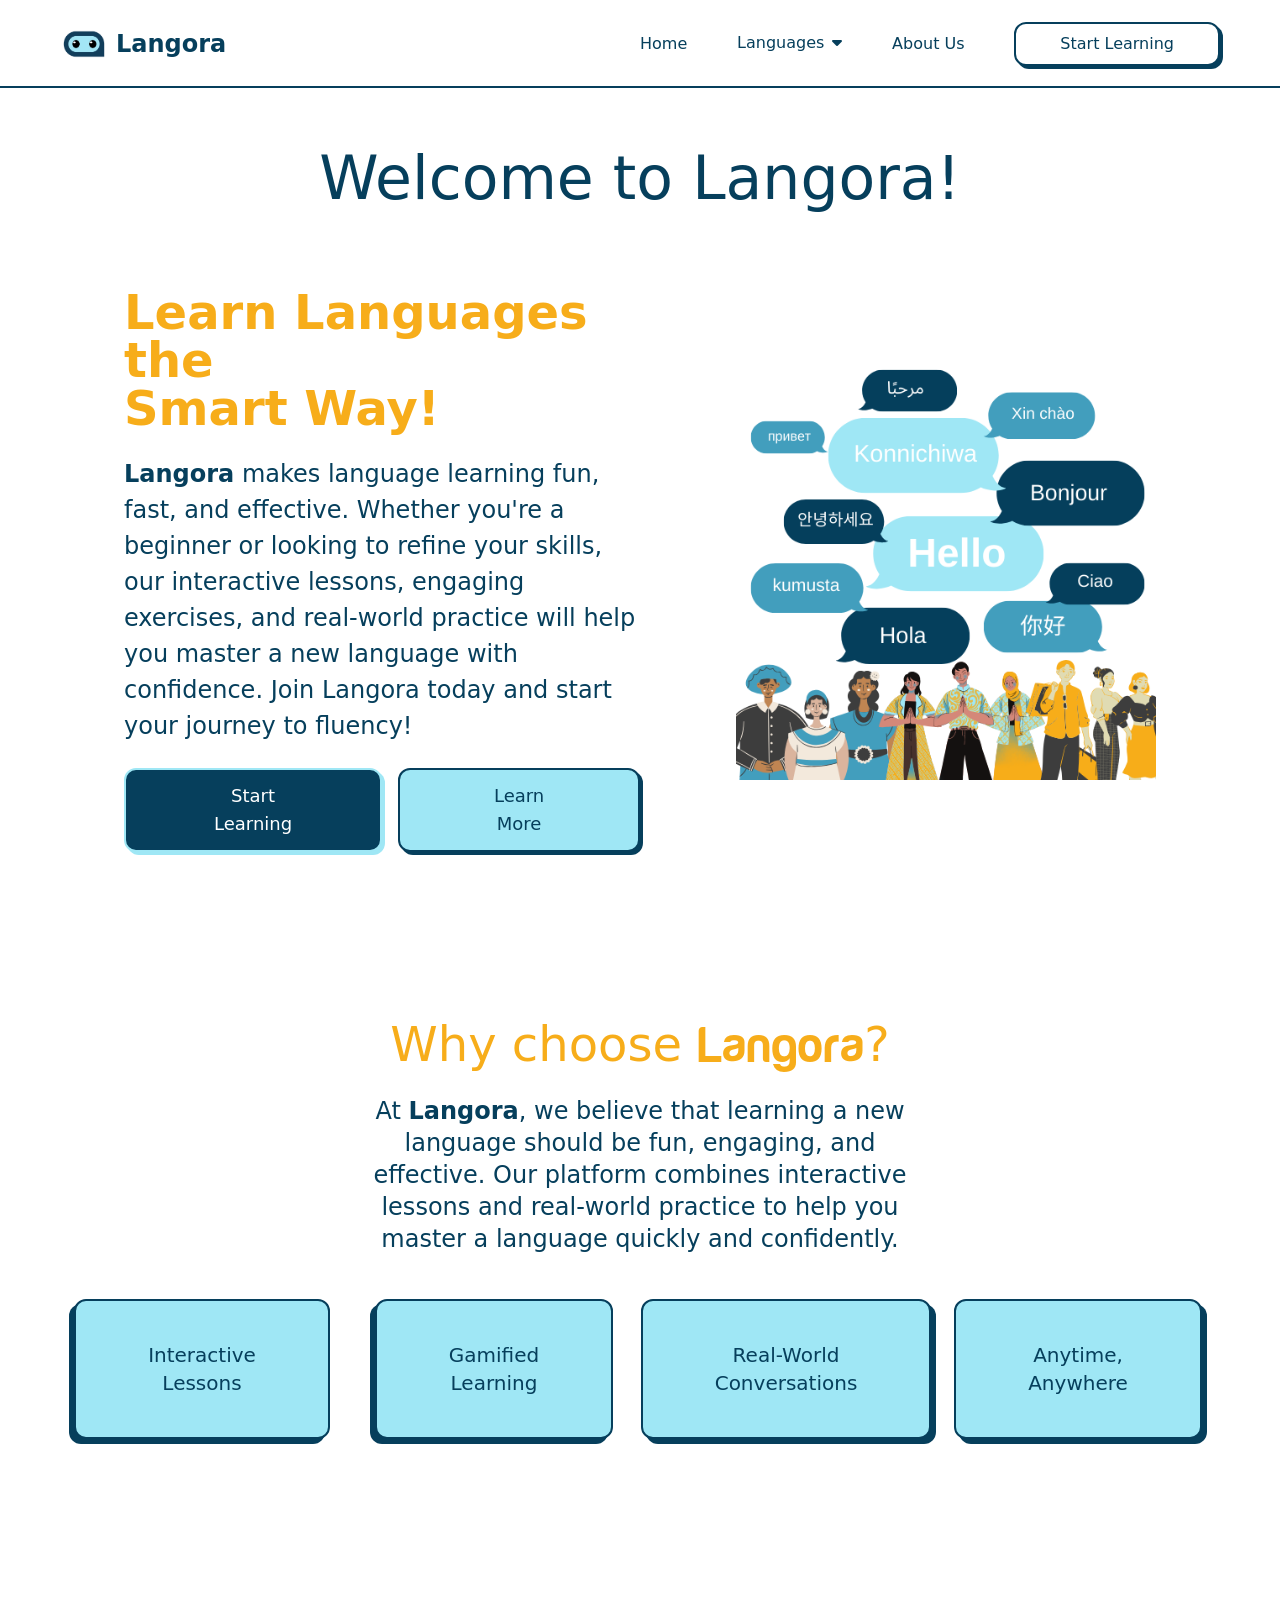
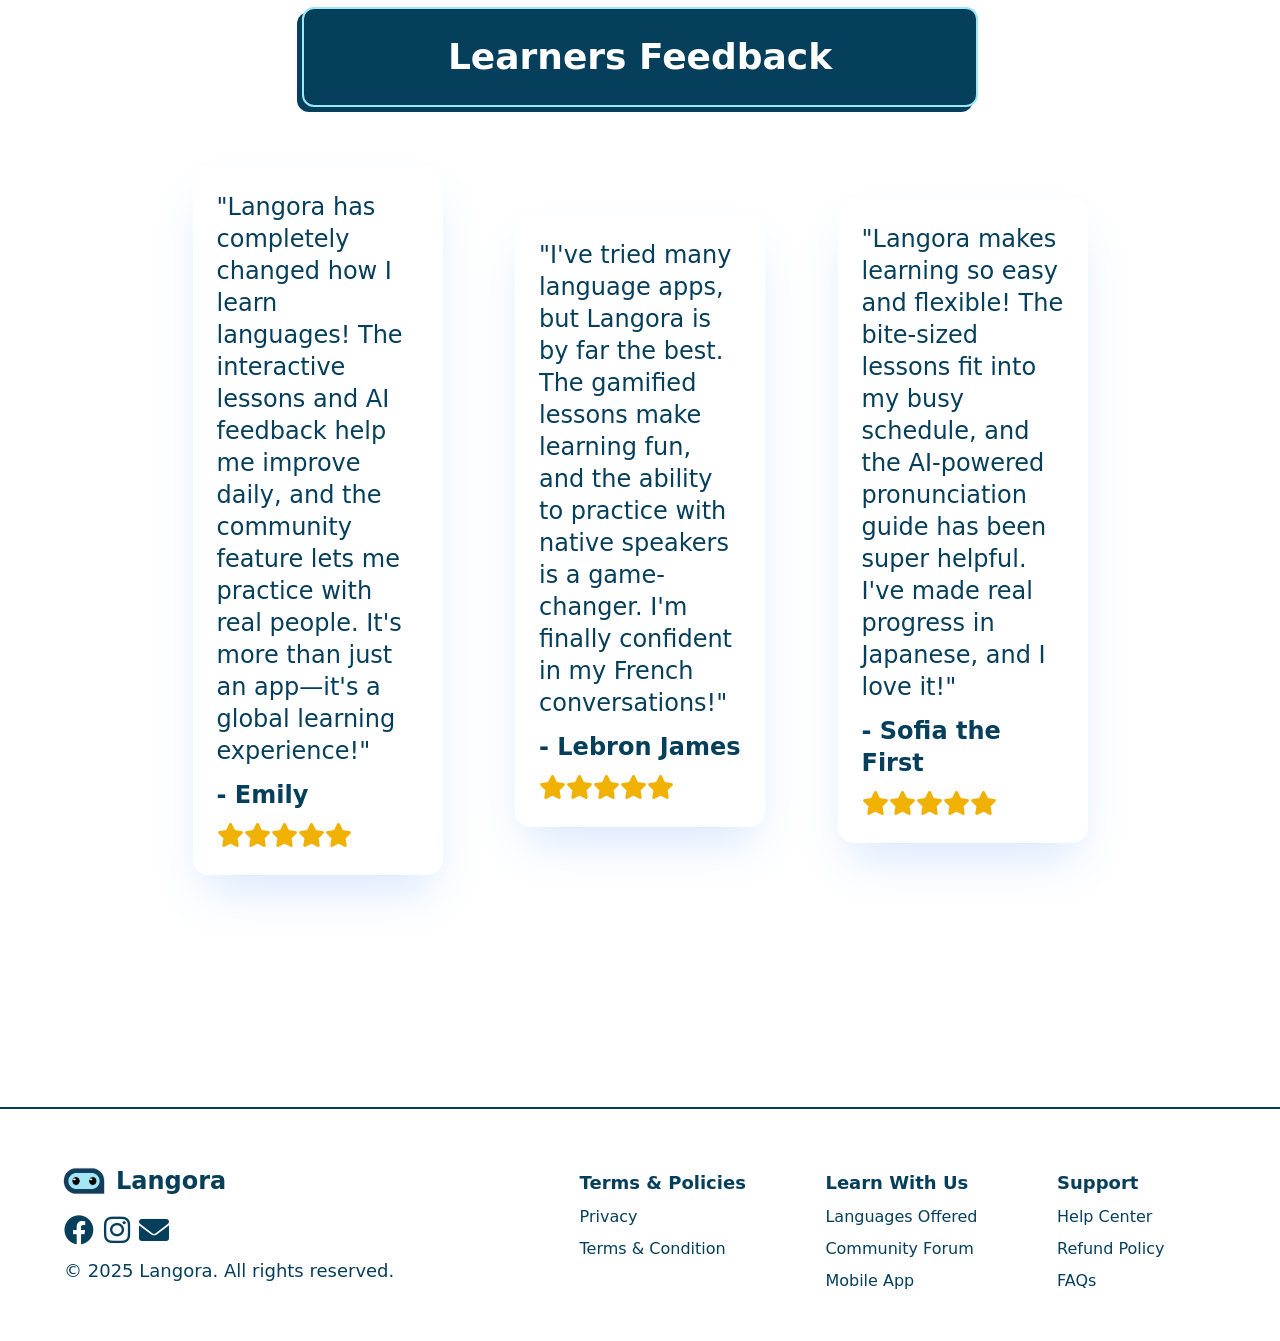
==== commit b613ccdd: "feat(ui, functionality): update leaderboards to language ranking and enhance feedback system Redesig" ====
--- a/index.html
+++ b/index.html
@@ -69,7 +69,7 @@
                 </div>
                 <a class="hover:text-fourth" href="./pages/about-us-page/index.html">About Us</a>
                 <!--LOGIN PAGE HREF-->
-                <a href="./pages/login-page/index.html"><button class="bg-white px-4 py-1 border-2 rounded-xl border-primary shadow-[3px_3px_0px_0px_#063f5c] active:shadow-none active:translate-x-[3px] active:translate-y-[3px] transition-all duration-100">Start Learning</button></a>
+                <a href="./pages/login-page/index.html"><button class="bg-white px-4 py-1 border-2 rounded-xl border-primary shadow-[3px_3px_0px_0px_#063f5c] active:shadow-none active:translate-x-[3px] active:translate-y-[3px] transition-all duration-100 xl:flex lg:flex md:hidden hidden">Start Learning</button></a>
             </ul>
         </nav>
     </header>
@@ -140,44 +140,14 @@
             <h1 class="bg-primary text-white font-bold border-2 shadow-[-5px_5px_0px_0px_rgba(6,63,92,1)] border-fourth rounded-xl xl:px-36 xl:py-7 lg:px-28 lg:py-6 xl:text-4xl lg:text-3xl md:text-2xl text-xl md:px-24 md:py-4 px-14 py-2.5 text-center">Learners
                 <span class="">Feedback</span></h1>
 
-            <div class="flex xl:flex-row lg:flex-row md:flex-row flex-col w-full p-4 xl:justify-evenly lg:justify-evenly md:gap-5 gap-4">
-
-                <div class="flex flex-col xl:gap-3 lg:gap-3 gap-1 h-fit xl:w-2/8 lg:w-60 md:w-fit text-primary shadow-2xl xl:p-6 p-4 rounded-2xl shadow-blue-500/20  w-10/12 self-center">
-                    <p class="text-primary xl:text-2xl lg:text-lg md:text-base text-sm">"Langora has completely changed how I learn languages! The interactive lessons and AI feedback help me improve daily, and the community feature lets me practice with real people. It's more than just an app—it's a global learning experience!"</p>
-                    <p class="text-primary font-semibold xl:text-2xl lg:text-lg md:text-base text-sm ">- Emily</p>
-                    <div class=" text-yellow-500 xl:text-xl text-base">
-                        <i class="xl:text-2xl lg:text-lg md:text-base text-sm fa-solid fa-star"></i>
-                        <i class="xl:text-2xl lg:text-lg md:text-base text-sm fa-solid fa-star"></i>
-                        <i class="xl:text-2xl lg:text-lg md:text-base text-sm fa-solid fa-star"></i>
-                        <i class="xl:text-2xl lg:text-lg md:text-base text-sm fa-solid fa-star"></i>
-                        <i class="xl:text-2xl lg:text-lg md:text-base text-sm fa-solid fa-star"></i>
-                    </div>
-                </div>
-
-                <div class="flex flex-col xl:gap-3 lg:gap-3 gap-1 h-fit xl:w-2/8 lg:w-60 md:w-fit text-primary shadow-2xl xl:p-6 p-4 rounded-2xl shadow-blue-500/20  w-10/12 self-center">
-                    <p class="text-primary xl:text-2xl lg:text-lg md:text-base text-sm">"I've tried many language apps, but Langora is by far the best. The gamified lessons make learning fun, and the ability to practice with native speakers is a game-changer. I'm finally confident in my French conversations!"</p>
-                    <p class="text-primary font-semibold xl:text-2xl lg:text-lg md:text-base text-sm">- Lebron James</p>
-                    <div class=" text-yellow-500 xl:text-xl lg:text-lg md:text-base text-sm">
-                        <i class="xl:text-2xl lg:text-lg md:text-base text-sm fa-solid fa-star"></i>
-                        <i class="xl:text-2xl lg:text-lg md:text-base text-sm fa-solid fa-star"></i>
-                        <i class="xl:text-2xl lg:text-lg md:text-base text-sm fa-solid fa-star"></i>
-                        <i class="xl:text-2xl lg:text-lg md:text-base text-sm fa-solid fa-star"></i>
-                        <i class="xl:text-2xl lg:text-lg md:text-base text-sm fa-solid fa-star"></i>
-                    </div>
-                </div>
-
-                <div class="flex flex-col xl:gap-3 lg:gap-3 gap-1 h-fit xl:w-2/8 lg:w-60 md:w-fit text-primary shadow-2xl xl:p-6 p-4 rounded-2xl shadow-blue-500/20  w-10/12 self-center">
-                    <p class="text-primary xl:text-2xl lg:text-lg md:text-base text-sm">"Langora makes learning so easy and flexible! The bite-sized lessons fit into my busy schedule, and the AI-powered pronunciation guide has been super helpful. I've made real progress in Japanese, and I love it!"</p>
-                    <p class="text-primary font-semibold xl:text-2xl lg:text-lg md:text-base text-sm ">- Sofia the First</p>
-                    <div class=" text-yellow-500 xl:text-xl text-base">
-                        <i class="xl:text-2xl lg:text-lg md:text-base text-sm fa-solid fa-star"></i>
-                        <i class="xl:text-2xl lg:text-lg md:text-base text-sm fa-solid fa-star"></i>
-                        <i class="xl:text-2xl lg:text-lg md:text-base text-sm fa-solid fa-star"></i>
-                        <i class="xl:text-2xl lg:text-lg md:text-base text-sm fa-solid fa-star"></i>
-                        <i class="xl:text-2xl lg:text-lg md:text-base text-sm fa-solid fa-star"></i>
-                    </div>
-                </div>
-
+            <div class="flex flex-col xl:gap-11 lg:gap-11 md:gap-11 gap-5">
+                <div class="feedback-container flex xl:flex-row lg:flex-row md:flex-row flex-col w-full p-4 xl:justify-evenly lg:justify-evenly md:justify-evenly md:gap-5 gap-4 xl:px-20">
+                    <!-- Your three default review cards here -->
+                </div>
+
+                <div class="user-reviews-container flex xl:flex-row lg:flex-row md:flex-row flex-col w-full p-4 xl:justify-evenly lg:justify-evenly md:justify-evenly  md:gap-5 gap-4 xl:px-20">
+                    <!-- New reviews will be inserted here -->
+                </div>
             </div>
 
         </div>
@@ -245,5 +215,14 @@
 
     <script src="./assets/js/script.js"></script>
 
+    <!-- Update the review template -->
+    <template id="review-template">
+        <div class="flex flex-col xl:gap-3 lg:gap-3 gap-1 h-fit xl:w-2/8 lg:w-60 md:w-52 text-primary shadow-2xl xl:p-6 p-4 rounded-2xl shadow-blue-500/20 w-10/12 self-center">
+            <p class="text-primary xl:text-2xl lg:text-lg md:text-base text-sm review-text"></p>
+            <p class="text-primary font-semibold xl:text-2xl lg:text-lg md:text-base text-sm review-author"></p>
+            <div class="text-yellow-500 xl:text-xl text-base review-stars"></div>
+        </div>
+    </template>
+
 </body>
 </html>
